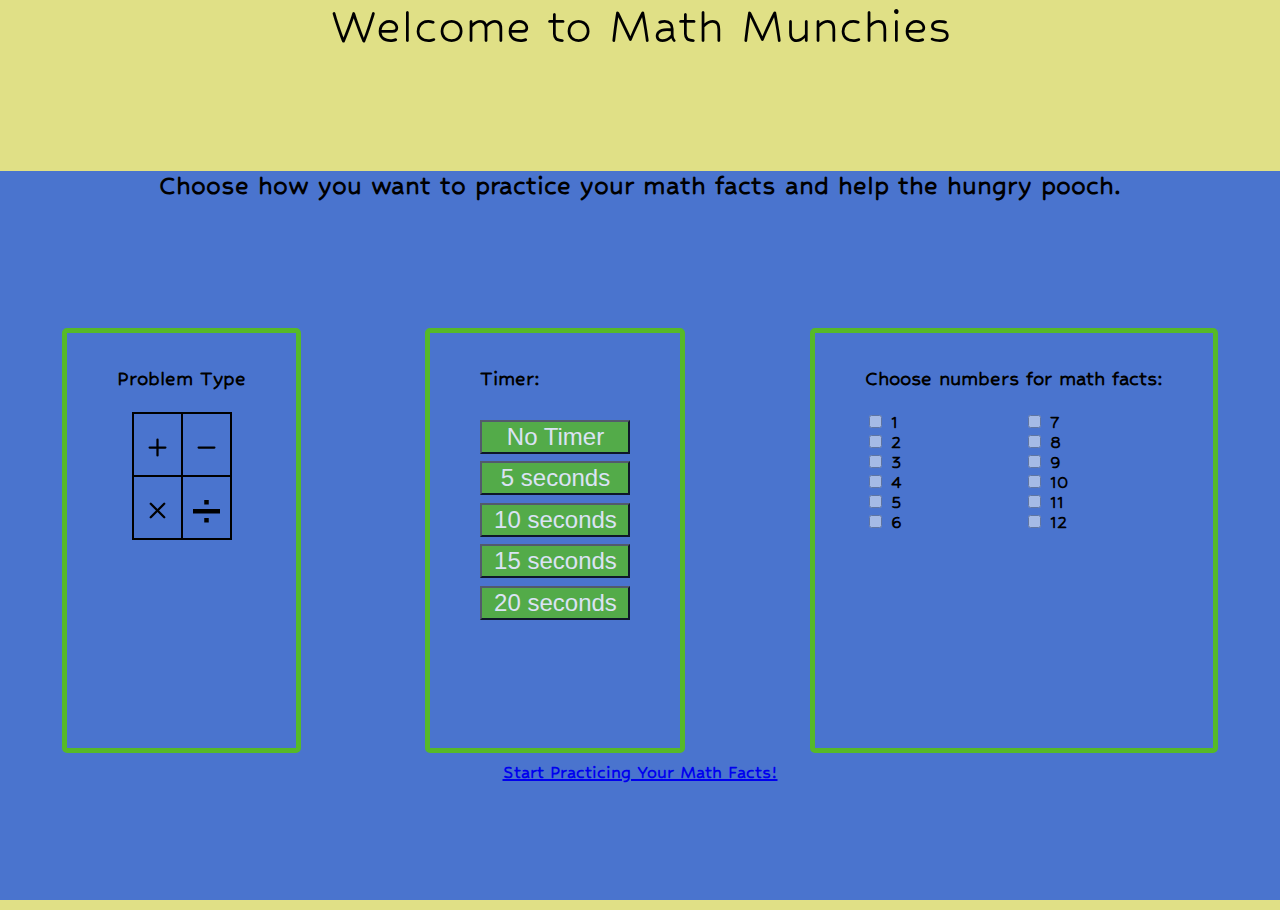
==== settings.html @ edb3be00 "edited styles and created background feature" ====
<!DOCTYPE html>
<html lang="en">
<head>
    <meta charset="UTF-8">
    <meta http-equiv="X-UA-Compatible" content="IE=edge">
    <meta name="viewport" content="width=device-width, initial-scale=1.0">
    <link rel="stylesheet" href="styles/mathGame.css">
    <link rel="preconnect" href="https://fonts.googleapis.com">
    <link rel="preconnect" href="https://fonts.gstatic.com" crossorigin>
    <link href="https://fonts.googleapis.com/css2?family=Hubballi&family=Inspiration&family=Patrick+Hand&display=swap" rel="stylesheet">
    <title>Math Munchies</title>
</head>
<body>
    <div class="settings-main-content">
    <h1>Welcome to Math Munchies</h1>
    <h2>Choose how you want to practice your math facts and help the hungry pooch.</h2>
    <div class="radioContainer">
        <label for="operator"><h3>Problem Type</h3></label>
        <table>
            <tr>
            <td>
            <input class="radio" id="addButton" type="radio" name="operator-choice" value="addition"><label class="operator-image" for="addButton"> <img class="operator-image" src="images/plus-sign.svg"> </label></input><br>
            </td>
            <td>
            <input class="radio" id="subtractButton" type="radio" name="operator-choice" value="subtraction"><label class="operator-image" for="subtractButton"> <img class="operator-image" src="images/minus-sign.svg"> </label></input><br>
            </td>    
            </tr>
            <tr>
            <td>
            <input class="radio" id="multiplyButton" type="radio" name="operator-choice" value="multiplication"><label class="operator-image" for="multiplyButton"> <img class="operator-image" src="images/multiply-sign.svg"> </label></input><br>
            </td>
            <td>
            <input class="radio" id="divideButton" type="radio" name="operator-choice" value="division"><label class="operator-image" for="divideButton"> <img class="operator-image" src="images/divide-sign.svg"> </label> </input>
            </td>    
            </tr>
        </table>
    </div>
    <div class="timer-container">
            <h3 class="timer-head">Timer:</h3>
            <button type="button" class="timer-seconds-btn no-timer">No Timer</button>
            <button type="button" class="timer-seconds-btn five-seconds-btn">5 seconds</button> 
            <button type="button" class="timer-seconds-btn ten-seconds-btn">10 seconds</button> 
            <button type="button" class="timer-seconds-btn fifteen-seconds-btn">15 seconds</button>  
            <button type="button" class="timer-seconds-btn twenty-seconds-btn">20 seconds</button>        
    </div>
    <div class="number-choice-container">
        <h3>Choose numbers for math facts:</h3>
        <div class="numbers">
        <input type="checkbox" id="num1" name="num1" value="1">
        <label for="num1">1</label><br>
        <input type="checkbox" id="num2" name="num2" value="2">
        <label for="num2">2</label><br>
        <input type="checkbox" id="num3" name="num3" value="3">
        <label for="num3">3</label><br>
        <input type="checkbox" id="num4" name="num4" value="4">
        <label for="num4">4</label><br>
        <input type="checkbox" id="num5" name="num5" value="5">
        <label for="num5">5</label><br>
        <input type="checkbox" id="num6" name="num6" value="6">
        <label for="num6">6</label><br>
        <input type="checkbox" id="num7" name="num7" value="7">
        <label for="num7">7</label><br>
        <input type="checkbox" id="num8" name="num8" value="8">
        <label for="num8">8</label><br>
        <input type="checkbox" id="num9" name="num9" value="9">
        <label for="num9">9</label><br>
        <input type="checkbox" id="num10" name="num10" value="10">
        <label for="num10">10</label><br>
        <input type="checkbox" id="num11" name="num11" value="11">
        <label for="num11">11</label><br>
        <input type="checkbox" id="num12" name="num12" value="12">
        <label for="num12">12</label><br>
    </div>
    </div>
    <a href="index.html">Start Practicing Your Math Facts!</a>
</div>
    <script src="scripts/mathGame.js"></script>
</body>
</html>
---- styles/mathGame.css ----
body {
    text-align: center;
    font-family: 'Hubballi', Arial, Helvetica, sans-serif;
    font-size: 20px;
    margin: 0;
    margin-bottom: 10px;
    box-sizing: border-box;
    /* margin-right: 20px;
    margin-left: 20px; */
    color: black;
    font-weight: bold;
    /* background-image: url("../images/bone-background.jpg");
  -webkit-background-size: cover;
  -moz-background-size: cover;
  -o-background-size: cover;
  background-size: cover; */
  background-color: rgb(224, 224, 134);
}
/* .main-ui {
    margin: 0;
    display: grid;
    grid-template-areas: "h h h h h h"
                         "i i i i i i"
                         "o p p p p c"
                         "b b b b b b"; 
}*/
.problem-img-container {
    display: flex;
    width: 100%;
    flex-direction: column;
    justify-content: center;
    align-items: center;
    background-color: rgb(74, 116, 206);

}
#pug {
    grid-area: i;
    width: 350px;
    height: 300px;
    margin-right: auto;
    margin-left: auto;
    margin-top: 10px;
    margin-bottom: 10px;
}
/* .headBox {
    grid-area: n;
    height: 75px;
    width: 100%;
} */
h1 {
    grid-area: h;
    font-size: 55px;
    margin: 0;
    padding-top: 15px;
    padding-bottom: 15px;
    font-weight: normal;
}

.problem-container {
    grid-area: p;
    text-align: center;
}
.problem {
    display: none;
    font-size: 48px;
    padding: 20px;
    background-image: url("../images/bone-white.png");
    background-size: 200px 100%;
    background-repeat: no-repeat;
    background-position: center;
}
.our-field {
    width: 60px;
    height: 50px;
    font-size: 36px;
    
}
.points-tries {
    grid-area: c;
    font-size: 24px;
}
.points-needed {
    margin-right: 20px;
}

.timer-container {
    grid-area: t;
    text-align: left;
}

.timer-container input {
    width: 50px;
}
.stop-timer {
    display: none;
}

button {
    margin-top: 5%;
    opacity: .8;
    margin-right: auto;
    margin-left: auto;
}

span.points-needed, span.mistakes-allowed {
    font-weight: bold;
}

.sec {
    font-weight: normal;
    font-size: 24px;
}

input {
    opacity: .5;
    font-size: 24px;
}
span.radio {
    font-size: 24px;
    color: black;
    font-weight: normal;
}

.radioContainer {
    grid-area: o;
    text-align: center;
}

input[type="radio"] {
    visibility:hidden;
}

table {
    /* border-collapse: collapse;
    border-style: hidden; */
    /* outline-offset: -2px; */
    margin-right: auto;
    margin-left: auto;
    margin-bottom: 20px;  
  }
  table td {
    outline: 2px solid black;
    padding: 10px;
    padding-top: 0px;
  }
#operator-image {
    margin-right: auto;
    margin-left: auto;
}
button {
    font-size: 24px;
}

.boxes {
    display: flex;
    width: 100%;
}
.progress-bar {
    grid-area: b;
}
.progress {
    width: 90%;
    background-image: linear-gradient(to right, red,yellow, green);
    /* transform: scaleX(0);
    transform-origin: center left;
    transition: width 1s linear; */
    border-radius: 5px;
    position: relative;
    margin-right: auto;
    margin-left: auto;
}

.progress-inner {
    position: absolute;
    top: 0;
    bottom: 0;
    width: 100%;
    /* background-image: linear-gradient(to right, red,yellow, green); */
    background-color:white;
    border-radius: 5px;
    transform: scaleX(1);
    transform-origin: right;
    transition: transform .4s ease-out;
    /* background-color: white; */
    /* background-image: linear-gradient(to right, red,yellow, green); */
    /* opacity: .5; */
    
}
.box {
    height: 40px;
    width: 100%;
    /* border-right: 1px solid #c7c7c7; */
    /* flex: 1; */
}

.overlay {
    position: fixed;
    top: 0;
    bottom: 0;
    left: 0;
    right: 0;
    background-color: rgba(255, 255, 255, .82);
    color: black;
    display: flex;
    justify-content: center;
    align-items: center;
    opacity:0;
    visibility: hidden;
    transition: all .33s ease-out;
    transform: scale(1.2);
}

body.overlay-is-open .overlay {
    opacity: 1;
    visibility: visible;
    transform: scale(1);
}

body.overlay-is-open .main-ui {
    filter: blur(4px);
}

@keyframes showError {
    50% {
        color: red;
        transform: scale(1.2);
    }

    100% {
        color: black;
        transform: scale(1);
    }
}
.animate-wrong {
    animation: .33s showError;
}

@media screen and (max-width: 800px) {

    .main-ui {
        grid-template-areas: "h h h h"
                             "i i i i"
                             "p p p p"
                             "b b b b"
                             "o o c c"
                             
    }
    h1 {
        margin-top: 2%;
    }
    #pug {
        width: 200px;
        height: 150px;
    }
    .problem {
        margin: 0px;
    }
}

/*Settings Page Styles*/
.settings-main-content {
    width: 100%;
    height: 100vh;
    margin: 0;
    padding: 0;
    display: flex;
    flex-direction: row;
    flex-wrap: wrap;
    justify-content: space-around;
    background-color: rgb(224, 224, 134);
    background-color: rgb(74, 116, 206);
}

.settings-main-content h1 {
    width: 100%;
    background-color: rgb(74, 116, 206);
    background-color: rgb(224, 224, 134);
    padding: 0;
}

.settings-main-content h2 {
    width: 100%;
    margin: 0;
    background-color: rgb(74, 116, 206);
}
.radioContainer {
    border: 5px solid rgb(86, 185, 40);
    background-color: rgb(74, 116, 206);
    border-radius: 5px;;
    padding: 10px 50px;
    margin: 10px;
}
.timer-container {
    display: flex;
    flex-direction: column;
    border: 5px solid rgb(86, 185, 40);
    background-color: rgb(74, 116, 206);
    border-radius: 5px;;
    padding: 10px 50px;
    margin: 10px;
}

.timer-container button {
    width: 150px;
    background-color: rgb(86, 185, 40);
    color: white;
}
.number-choice-container {
    text-align: left;
    border: 5px solid rgb(86, 185, 40);
    background-color: rgb(74, 116, 206);
    border-radius: 5px;;
    padding: 10px 50px;
    margin: 10px;
}

.numbers {
    columns: 2;
}

.settings-main-content a {
    width: 100%;
}
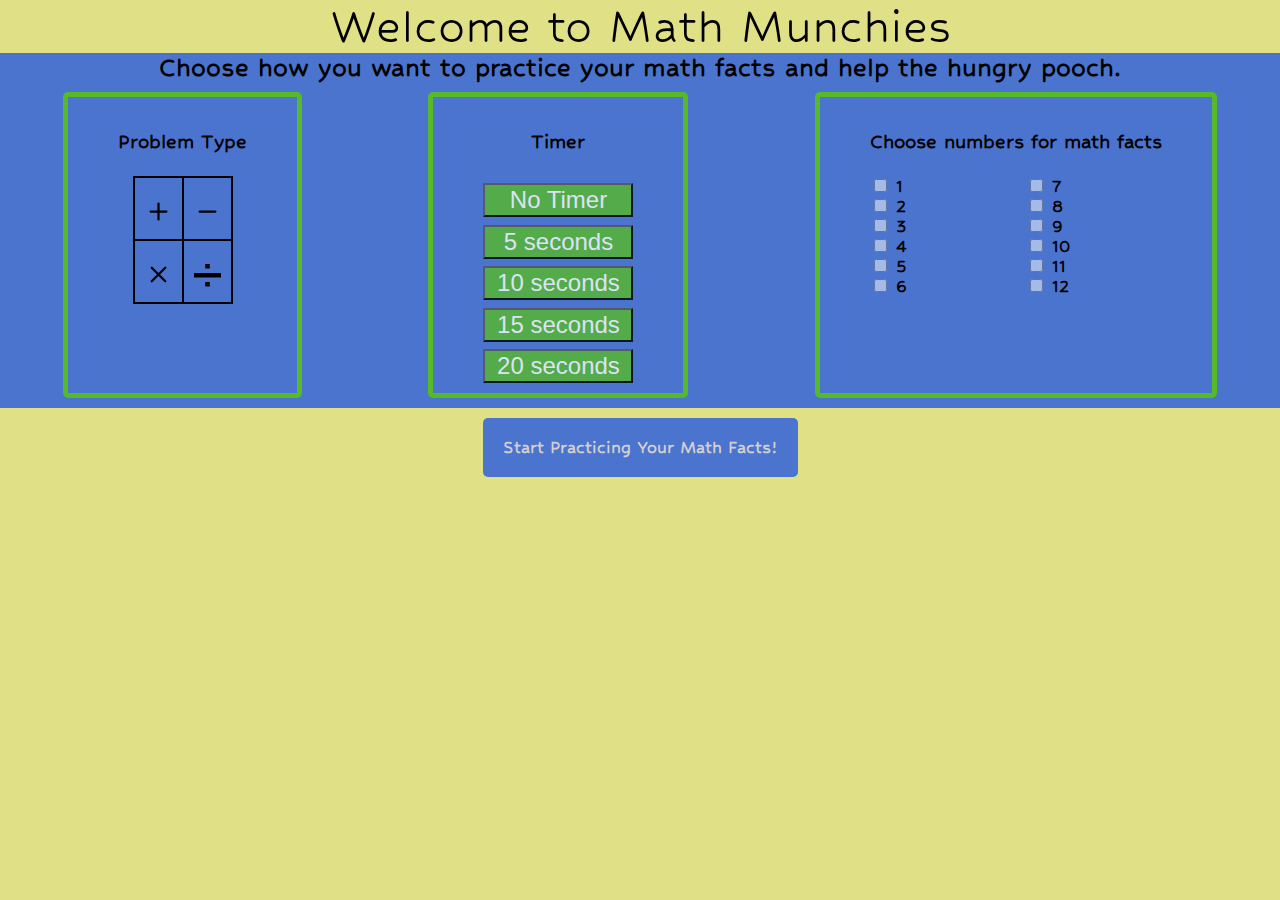
==== commit 70bd0b33: "updates" ====
--- a/settings.html
+++ b/settings.html
@@ -36,7 +36,7 @@
         </table>
     </div>
     <div class="timer-container">
-            <h3 class="timer-head">Timer:</h3>
+            <h3 class="timer-head">Timer</h3>
             <button type="button" class="timer-seconds-btn no-timer">No Timer</button>
             <button type="button" class="timer-seconds-btn five-seconds-btn">5 seconds</button> 
             <button type="button" class="timer-seconds-btn ten-seconds-btn">10 seconds</button> 
@@ -44,7 +44,7 @@
             <button type="button" class="timer-seconds-btn twenty-seconds-btn">20 seconds</button>        
     </div>
     <div class="number-choice-container">
-        <h3>Choose numbers for math facts:</h3>
+        <h3>Choose numbers for math facts</h3>
         <div class="numbers">
         <input type="checkbox" id="num1" name="num1" value="1">
         <label for="num1">1</label><br>
@@ -72,8 +72,10 @@
         <label for="num12">12</label><br>
     </div>
     </div>
-    <a href="index.html">Start Practicing Your Math Facts!</a>
 </div>
-    <script src="scripts/mathGame.js"></script>
+<div class="start-btn">
+<a id="start-btn" href="index.html">Start Practicing Your Math Facts!</a>
+</div>
+<script src="scripts/mathGame.js"></script>
 </body>
 </html>--- a/styles/mathGame.css
+++ b/styles/mathGame.css
@@ -34,7 +34,6 @@
 
 }
 #pug {
-    grid-area: i;
     width: 350px;
     height: 300px;
     margin-right: auto;
@@ -48,7 +47,6 @@
     width: 100%;
 } */
 h1 {
-    grid-area: h;
     font-size: 55px;
     margin: 0;
     padding-top: 15px;
@@ -57,7 +55,6 @@
 }
 
 .problem-container {
-    grid-area: p;
     text-align: center;
 }
 .problem {
@@ -69,6 +66,16 @@
     background-repeat: no-repeat;
     background-position: center;
 }
+/* .radio {
+    width: 20px;
+    height: 20px;
+}
+
+.radio img {
+    width: 20px;
+    height: 20px;
+} */
+
 .our-field {
     width: 60px;
     height: 50px;
@@ -76,7 +83,6 @@
     
 }
 .points-tries {
-    grid-area: c;
     font-size: 24px;
 }
 .points-needed {
@@ -84,7 +90,6 @@
 }
 
 .timer-container {
-    grid-area: t;
     text-align: left;
 }
 
@@ -122,7 +127,6 @@
 }
 
 .radioContainer {
-    grid-area: o;
     text-align: center;
 }
 
@@ -156,7 +160,7 @@
     width: 100%;
 }
 .progress-bar {
-    grid-area: b;
+    /* grid-area: b; */
 }
 .progress {
     width: 90%;
@@ -237,14 +241,14 @@
 
 @media screen and (max-width: 800px) {
 
-    .main-ui {
+    /* .main-ui {
         grid-template-areas: "h h h h"
                              "i i i i"
                              "p p p p"
                              "b b b b"
                              "o o c c"
                              
-    }
+    } */
     h1 {
         margin-top: 2%;
     }
@@ -260,7 +264,7 @@
 /*Settings Page Styles*/
 .settings-main-content {
     width: 100%;
-    height: 100vh;
+    height: 100%;
     margin: 0;
     padding: 0;
     display: flex;
@@ -283,6 +287,10 @@
     margin: 0;
     background-color: rgb(74, 116, 206);
 }
+
+.settings-main-content h3 {
+    text-align: center;
+}
 .radioContainer {
     border: 5px solid rgb(86, 185, 40);
     background-color: rgb(74, 116, 206);
@@ -318,7 +326,16 @@
     columns: 2;
 }
 
-.settings-main-content a {
-    width: 100%;
-}
-
+.start-btn {
+    height: 50px;
+    padding: 30px;
+}
+#start-btn {
+    width: 200px;
+    color: rgb(211, 207, 207);
+    text-decoration: none;
+    background-color:rgb(74, 116, 206);
+    padding: 20px;
+    border-radius: 5px;
+}
+
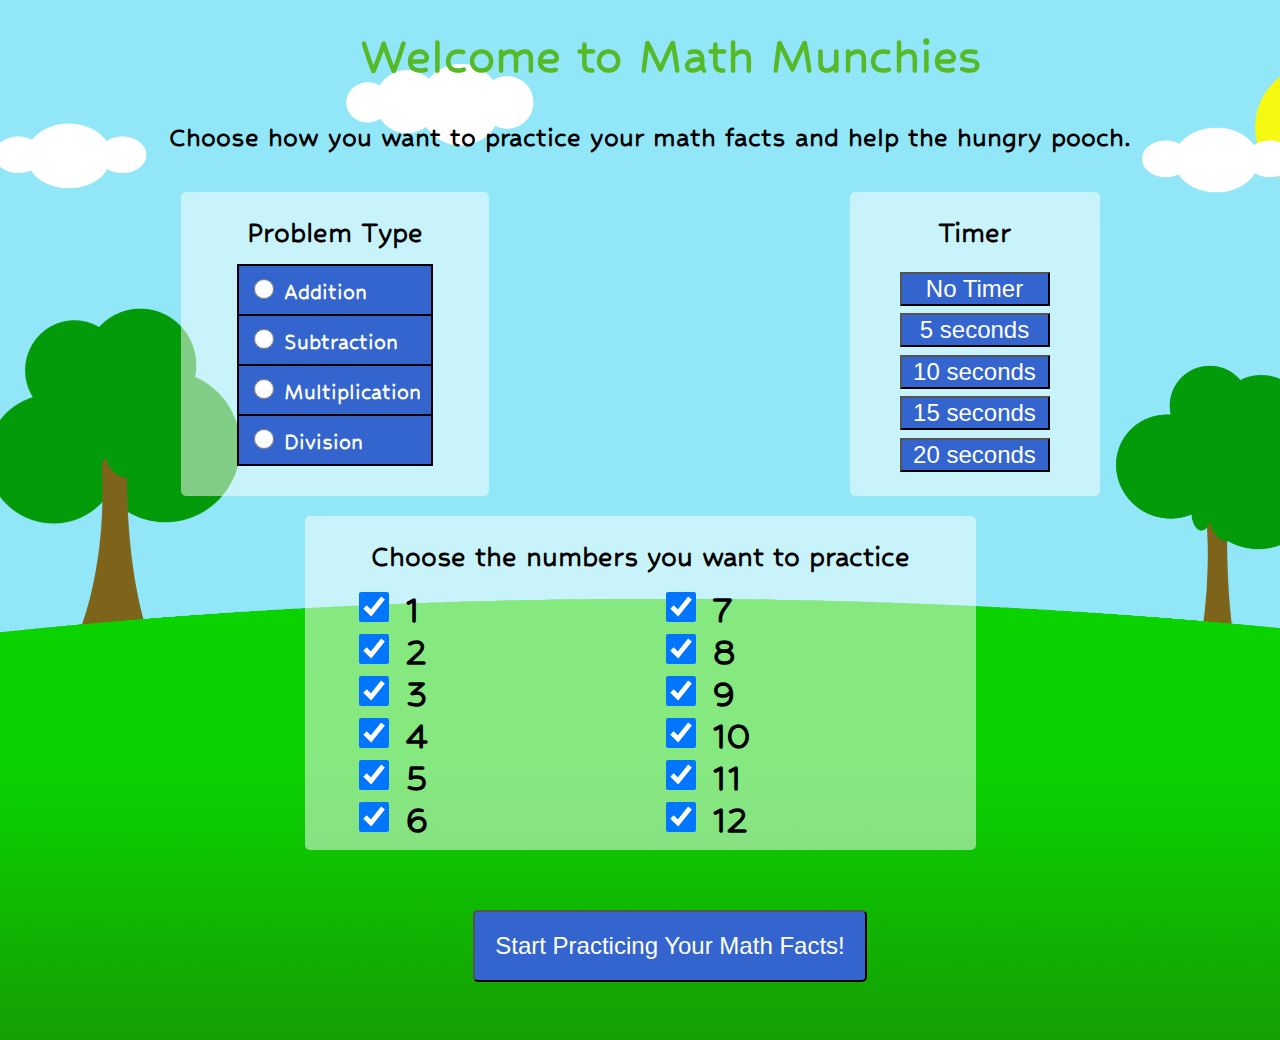
==== commit 1de6aca6: "updated background and styles" ====
--- a/settings.html
+++ b/settings.html
@@ -14,67 +14,73 @@
     <div class="settings-main-content">
     <h1>Welcome to Math Munchies</h1>
     <h2>Choose how you want to practice your math facts and help the hungry pooch.</h2>
+    <div class="settings-boxes">
     <div class="radioContainer">
         <label for="operator"><h3>Problem Type</h3></label>
         <table>
             <tr>
             <td>
-            <input class="radio" id="addButton" type="radio" name="operator-choice" value="addition"><label class="operator-image" for="addButton"> <img class="operator-image" src="images/plus-sign.svg"> </label></input><br>
+            <input class="radio" id="addButton" type="radio" name="operator-choice" value="addition"><label class="operator-image" for="addButton"> Addition </label></input><br>
             </td>
-            <td>
-            <input class="radio" id="subtractButton" type="radio" name="operator-choice" value="subtraction"><label class="operator-image" for="subtractButton"> <img class="operator-image" src="images/minus-sign.svg"> </label></input><br>
-            </td>    
             </tr>
             <tr>
             <td>
-            <input class="radio" id="multiplyButton" type="radio" name="operator-choice" value="multiplication"><label class="operator-image" for="multiplyButton"> <img class="operator-image" src="images/multiply-sign.svg"> </label></input><br>
+            <input class="radio" id="subtractButton" type="radio" name="operator-choice" value="subtraction"><label class="operator-image" for="subtractButton"> Subtraction</label></input><br>
+            </td> 
+        </tr>
+        <tr>  
+            <td>
+            <input class="radio" id="multiplyButton" type="radio" name="operator-choice" value="multiplication"><label class="operator-image" for="multiplyButton"> Multiplication </label></input><br>
             </td>
+        </tr> 
+        <tr>
             <td>
-            <input class="radio" id="divideButton" type="radio" name="operator-choice" value="division"><label class="operator-image" for="divideButton"> <img class="operator-image" src="images/divide-sign.svg"> </label> </input>
+            <input class="radio" id="divideButton" type="radio" name="operator-choice" value="division"><label class="operator-image" for="divideButton"> Division </label> </input>
             </td>    
             </tr>
         </table>
     </div>
     <div class="timer-container">
             <h3 class="timer-head">Timer</h3>
-            <button type="button" class="timer-seconds-btn no-timer">No Timer</button>
-            <button type="button" class="timer-seconds-btn five-seconds-btn">5 seconds</button> 
-            <button type="button" class="timer-seconds-btn ten-seconds-btn">10 seconds</button> 
-            <button type="button" class="timer-seconds-btn fifteen-seconds-btn">15 seconds</button>  
-            <button type="button" class="timer-seconds-btn twenty-seconds-btn">20 seconds</button>        
+            <button type="radio" class="timer-seconds-btn no-timer">No Timer</button>
+            <button type="radio" class="timer-seconds-btn five-seconds-btn">5 seconds</button> 
+            <button type="radio" class="timer-seconds-btn ten-seconds-btn">10 seconds</button> 
+            <button type="radio" class="timer-seconds-btn fifteen-seconds-btn">15 seconds</button>  
+            <button type="radio" class="timer-seconds-btn twenty-seconds-btn">20 seconds</button>        
     </div>
     <div class="number-choice-container">
-        <h3>Choose numbers for math facts</h3>
+        <h3>Choose the numbers you want to practice</h3>
         <div class="numbers">
-        <input type="checkbox" id="num1" name="num1" value="1">
+        <input type="checkbox" id="num1" name="num1" value="1" checked>
         <label for="num1">1</label><br>
-        <input type="checkbox" id="num2" name="num2" value="2">
+        <input type="checkbox" id="num2" name="num2" value="2" checked>
         <label for="num2">2</label><br>
-        <input type="checkbox" id="num3" name="num3" value="3">
+        <input type="checkbox" id="num3" name="num3" value="3" checked>
         <label for="num3">3</label><br>
-        <input type="checkbox" id="num4" name="num4" value="4">
+        <input type="checkbox" id="num4" name="num4" value="4" checked>
         <label for="num4">4</label><br>
-        <input type="checkbox" id="num5" name="num5" value="5">
+        <input type="checkbox" id="num5" name="num5" value="5" checked>
         <label for="num5">5</label><br>
-        <input type="checkbox" id="num6" name="num6" value="6">
+        <input type="checkbox" id="num6" name="num6" value="6" checked>
         <label for="num6">6</label><br>
-        <input type="checkbox" id="num7" name="num7" value="7">
+        <input type="checkbox" id="num7" name="num7" value="7" checked>
         <label for="num7">7</label><br>
-        <input type="checkbox" id="num8" name="num8" value="8">
+        <input type="checkbox" id="num8" name="num8" value="8" checked>
         <label for="num8">8</label><br>
-        <input type="checkbox" id="num9" name="num9" value="9">
+        <input type="checkbox" id="num9" name="num9" value="9" checked>
         <label for="num9">9</label><br>
-        <input type="checkbox" id="num10" name="num10" value="10">
+        <input type="checkbox" id="num10" name="num10" value="10" checked>
         <label for="num10">10</label><br>
-        <input type="checkbox" id="num11" name="num11" value="11">
+        <input type="checkbox" id="num11" name="num11" value="11" checked>
         <label for="num11">11</label><br>
-        <input type="checkbox" id="num12" name="num12" value="12">
+        <input type="checkbox" id="num12" name="num12" value="12" checked>
         <label for="num12">12</label><br>
     </div>
     </div>
 </div>
-<div class="start-btn">
-<a id="start-btn" href="index.html">Start Practicing Your Math Facts!</a>
+    <div class="start-btn">
+        <button type="submit" id="start-btn" onclick="location.href='index.html', updateProblem()">Start Practicing Your Math Facts!</a>
+        </div>
 </div>
 <script src="scripts/mathGame.js"></script>
 </body>
--- a/styles/mathGame.css
+++ b/styles/mathGame.css
@@ -3,18 +3,54 @@
     font-family: 'Hubballi', Arial, Helvetica, sans-serif;
     font-size: 20px;
     margin: 0;
-    margin-bottom: 10px;
     box-sizing: border-box;
-    /* margin-right: 20px;
-    margin-left: 20px; */
+    width: 100%;
+    height: 100%;
+    min-height: 100vh;
+    /* padding-bottom: 200px; */
     color: black;
     font-weight: bold;
-    /* background-image: url("../images/bone-background.jpg");
+  background-image: url("/images/park-background.png");
   -webkit-background-size: cover;
-  -moz-background-size: cover;
-  -o-background-size: cover;
-  background-size: cover; */
-  background-color: rgb(224, 224, 134);
+    -moz-background-size: cover;
+    -o-background-size: cover;
+    background-size: cover;
+    background-repeat: no-repeat;
+    background-position: center;
+}
+
+.settings-main-content-index {
+    width: 100%;
+    height: 0px;
+    margin: 0;
+    padding: 0;
+    display: flex;
+    flex-direction: row;
+    flex-wrap: wrap;
+    justify-content: space-around;
+    overflow: hidden;
+    padding-right: 0px;
+    background-image: url("/images/park-background.png");
+    -webkit-background-size: cover;
+      -moz-background-size: cover;
+      -o-background-size: cover;
+      background-size: cover;
+      background-repeat: no-repeat;
+      background-position: center;
+      position: relative;
+      transition: height .4s ease-out;
+}
+
+#settings-btn:focus > .settings-main-content-index {
+    height: 800px;
+    opacity: 1;
+    transition: height .4s ease-in;
+    position: relative;
+    z-index: 1000;
+}
+
+#start-btn:focus > .settings-main-content-index {
+    height: 0;
 }
 /* .main-ui {
     margin: 0;
@@ -24,22 +60,44 @@
                          "o p p p p c"
                          "b b b b b b"; 
 }*/
+.main-ui {
+    width: 100%;
+    height: 100%;
+}
+#settings-btn {
+    position: absolute;
+    top: 60px;
+    right: 10%;
+    width: 100px;
+    height: 25px;
+    color: white;
+    text-decoration: none;
+    background-color:rgb(52, 101, 206);
+    padding: 10px;
+    border-radius: 5px;
+    font-size: 1.5rem;
+}
+.headBox {
+    height: 100px;
+    padding: 20px;
+    padding-bottom: 0px;
+    position: relative;
+    /* background-color: rgba(224, 224, 26, 0.5); */
+}
 .problem-img-container {
     display: flex;
     width: 100%;
     flex-direction: column;
     justify-content: center;
     align-items: center;
-    background-color: rgb(74, 116, 206);
+    /* background-color: rgba(74, 116, 206); */
 
 }
 #pug {
-    width: 350px;
-    height: 300px;
+    width: 200px;
+    height: auto;
     margin-right: auto;
     margin-left: auto;
-    margin-top: 10px;
-    margin-bottom: 10px;
 }
 /* .headBox {
     grid-area: n;
@@ -48,28 +106,48 @@
 } */
 h1 {
     font-size: 55px;
-    margin: 0;
+    margin: 20px;
     padding-top: 15px;
     padding-bottom: 15px;
     font-weight: normal;
+    color:rgb(86, 185, 40);
+    font-weight: bolder;
 }
 
 .problem-container {
     text-align: center;
 }
+
 .problem {
-    display: none;
+    visibility: hidden;
     font-size: 48px;
     padding: 20px;
+    margin: 10px;
     background-image: url("../images/bone-white.png");
-    background-size: 200px 100%;
+    background-size: 100% 100%;
     background-repeat: no-repeat;
     background-position: center;
+}
+
+/* .problem input {
+    padding: 10px;
+} */
+
+.problem-container button {
+    width: auto;
+    height: auto;
+    color: white;
+    text-decoration: none;
+    background-color:rgb(86, 185, 40);
+    padding: 10px;
+    margin: 30px;
+    border-radius: 5px;
+    font-size: 1.5rem;
 }
 /* .radio {
     width: 20px;
     height: 20px;
-}
+}gi
 
 .radio img {
     width: 20px;
@@ -80,15 +158,27 @@
     width: 60px;
     height: 50px;
     font-size: 36px;
-    
-}
+    text-align: center;
+}
+
 .points-tries {
     font-size: 24px;
 }
 .points-needed {
     margin-right: 20px;
 }
-
+.radioContainerIndex {
+    /* border: 5px solid rgb(86, 185, 40); */
+    /* background-color: rgb(52, 101, 206); */
+    background-color: rgba(255, 255, 255, .5);
+    border-radius: 5px;
+    padding: 10px 10px;
+    margin: 10px;
+    position: absolute;
+    top: 400px;
+    left: 10px;
+    text-align: left;
+}
 .timer-container {
     text-align: left;
 }
@@ -102,7 +192,7 @@
 
 button {
     margin-top: 5%;
-    opacity: .8;
+    opacity: 1;
     margin-right: auto;
     margin-left: auto;
 }
@@ -116,10 +206,6 @@
     font-size: 24px;
 }
 
-input {
-    opacity: .5;
-    font-size: 24px;
-}
 span.radio {
     font-size: 24px;
     color: black;
@@ -127,12 +213,17 @@
 }
 
 .radioContainer {
-    text-align: center;
+    text-align: left;
+    font-size: 2rem;
 }
 
 input[type="radio"] {
+    width: 20px;
+    height: 20px;
+}
+/* input[type="radio"] {
     visibility:hidden;
-}
+} */
 
 table {
     /* border-collapse: collapse;
@@ -145,7 +236,6 @@
   table td {
     outline: 2px solid black;
     padding: 10px;
-    padding-top: 0px;
   }
 #operator-image {
     margin-right: auto;
@@ -160,7 +250,12 @@
     width: 100%;
 }
 .progress-bar {
-    /* grid-area: b; */
+    padding-bottom: 10px;
+    height: auto;
+    /* background-color: rgb(158, 124, 79); */
+}
+.progress-bar h2 {
+    padding: 5px;
 }
 .progress {
     width: 90%;
@@ -199,6 +294,8 @@
 
 .overlay {
     position: fixed;
+    /* height: 100%;
+    width: 100%; */
     top: 0;
     bottom: 0;
     left: 0;
@@ -220,9 +317,9 @@
     transform: scale(1);
 }
 
-body.overlay-is-open .main-ui {
+/* body.overlay-is-open .main-ui {
     filter: blur(4px);
-}
+} */
 
 @keyframes showError {
     50% {
@@ -238,26 +335,69 @@
 .animate-wrong {
     animation: .33s showError;
 }
-
-@media screen and (max-width: 800px) {
-
-    /* .main-ui {
-        grid-template-areas: "h h h h"
-                             "i i i i"
-                             "p p p p"
-                             "b b b b"
-                             "o o c c"
-                             
+@media screen and (max-width: 1000px) {
+    #settings-btn {
+        top: 10px;
+        right: 5px;
+        font-size: 1.25rem;
+        width: auto;
+        height: auto;
+    }
+
+    .headBox h1 {
+        font-size: 45px;
+        margin: 20px;
+        padding-top: 25px;
+        padding-bottom: 5px;
+        font-weight: normal;
+        color:rgb(86, 185, 40);
+        font-weight: bolder;
+    }
+    /* #pug {
+        padding-top: 100px;
     } */
-    h1 {
-        margin-top: 2%;
+}
+
+@media screen and (max-width: 700px) {
+    body {
+        height: 100%;
+    }
+    .main-ui {
+        height: 100%;
+    }
+    /* #pug {
+        padding-top: 30px;
+    } */
+    /* .overlay {
+        height: 100vh;
+    } */
+    .problem {
+        margin: 10px;
+    }
+    .headBox {
+        height: auto;
+        margin-bottom: 0px;
+    }
+    .problem-container button {
+        margin: 0px;
+        margin-top: 10px;
+    }
+
+    .headBox h1 {
+        font-size: 45px;
+        margin: 15px;
+        padding-top: 15px;
+        padding-bottom: 5px;
+        font-weight: normal;
+        color:rgb(86, 185, 40);
+        font-weight: bolder;
     }
     #pug {
-        width: 200px;
-        height: 150px;
-    }
-    .problem {
-        margin: 0px;
+        width: 150px;
+        height: auto;
+    }
+    .headBox {
+        margin: 10px;
     }
 }
 
@@ -265,77 +405,140 @@
 .settings-main-content {
     width: 100%;
     height: 100%;
+    min-height: 100vh;
     margin: 0;
     padding: 0;
+    background-image: url("/images/park-background.png");
+    background-position: center;
+    background-repeat: no-repeat;
+    background-size: cover;
+    /* background-color: rgb(224, 224, 134); */
+    /* background-color: rgb(74, 116, 206);
+    background:linear-gradient(0deg, rgba(16, 114, 206, 0.3), rgba(16, 114, 206, 0.3)), url("/images/bone-background.jpg"); */
+}
+.settings-boxes {
+    width: 100%;
+    padding: 20px 0px;
     display: flex;
     flex-direction: row;
     flex-wrap: wrap;
     justify-content: space-around;
-    background-color: rgb(224, 224, 134);
-    background-color: rgb(74, 116, 206);
-}
-
+}
 .settings-main-content h1 {
     width: 100%;
-    background-color: rgb(74, 116, 206);
-    background-color: rgb(224, 224, 134);
-    padding: 0;
+    /* background-color: rgb(74, 116, 206);
+    background-color: rgb(224, 224, 134); */
+    color:rgb(86, 185, 40);
+    font-weight: bolder;
+    padding: 10px;
 }
 
 .settings-main-content h2 {
     width: 100%;
     margin: 0;
-    background-color: rgb(74, 116, 206);
+    padding: 10px;
+    /* background-color: rgb(74, 116, 206); */
 }
 
 .settings-main-content h3 {
     text-align: center;
+    font-size: 2rem;
+    margin: 1rem;
 }
 .radioContainer {
-    border: 5px solid rgb(86, 185, 40);
-    background-color: rgb(74, 116, 206);
+    /* border: 5px solid rgb(86, 185, 40); */
+    /* background-color: rgb(52, 101, 206); */
+    background-color: rgba(255, 255, 255, .5);
+    border-radius: 5px;
+    padding: 10px 50px;
+    margin: 10px;
+}
+.radioContainer h3 {
+    text-align: center;
+}
+
+.radioContainer input {
+    opacity: 1;
+}
+
+table {
+    background-color: rgb(86, 185, 40);
+    background-color: rgb(85, 125, 212);
+    background-color: rgb(52, 101, 206);
+    color: white;
+    font-size: 1.5rem;;
+}
+
+td:focus {
+    background-color: gray;
+}
+.timer-container {
+    display: flex;
+    flex-direction: column;
+    /* border: 5px solid rgb(86, 185, 40); */
+    background-color: rgb(52, 101, 206);
+    background-color: rgba(255, 255, 255, .5);
+    border-radius: 10px;
     border-radius: 5px;;
     padding: 10px 50px;
     margin: 10px;
 }
-.timer-container {
-    display: flex;
-    flex-direction: column;
-    border: 5px solid rgb(86, 185, 40);
-    background-color: rgb(74, 116, 206);
+
+.timer-container button {
+    width: 150px;
+    height: auto;
+    background-color: rgb(86, 185, 40);
+    background-color: rgb(52, 101, 206);
+    color: white;
+}
+
+.timer-container button:focus {
+    background-color: rgb(3, 40, 119);
+}
+.number-choice-container {
+    text-align: left;
+    /* border: 5px solid rgb(86, 185, 40); */
+    background-color: rgb(52, 101, 206);
+    background-color: rgba(255, 255, 255, .5);
+    border-radius: 10px;
     border-radius: 5px;;
     padding: 10px 50px;
     margin: 10px;
 }
-
-.timer-container button {
-    width: 150px;
-    background-color: rgb(86, 185, 40);
-    color: white;
-}
-.number-choice-container {
-    text-align: left;
-    border: 5px solid rgb(86, 185, 40);
-    background-color: rgb(74, 116, 206);
-    border-radius: 5px;;
-    padding: 10px 50px;
-    margin: 10px;
-}
-
+.number-choice-container input {
+    width: 30px;
+    height: 30px;
+    opacity: 1;
+    background-color: rgb(52, 101, 206);
+}
 .numbers {
     columns: 2;
+    font-size: 2.75rem;
 }
 
 .start-btn {
-    height: 50px;
+    width: 100%;
+    height: 100px;
     padding: 30px;
+    font-size: 1.5rem;
 }
 #start-btn {
-    width: 200px;
-    color: rgb(211, 207, 207);
+    width: auto;
+    color: white;
     text-decoration: none;
-    background-color:rgb(74, 116, 206);
+    background-color:rgb(52, 101, 206);
     padding: 20px;
     border-radius: 5px;
-}
-
+    margin: 0;
+}
+
+@media screen and (max-width: 800px) {
+    .start-btn {
+        width: 100%;
+        height: auto;
+        padding: 10px;
+        margin: 10px;
+        font-size: 1.25rem;
+    }
+}
+
